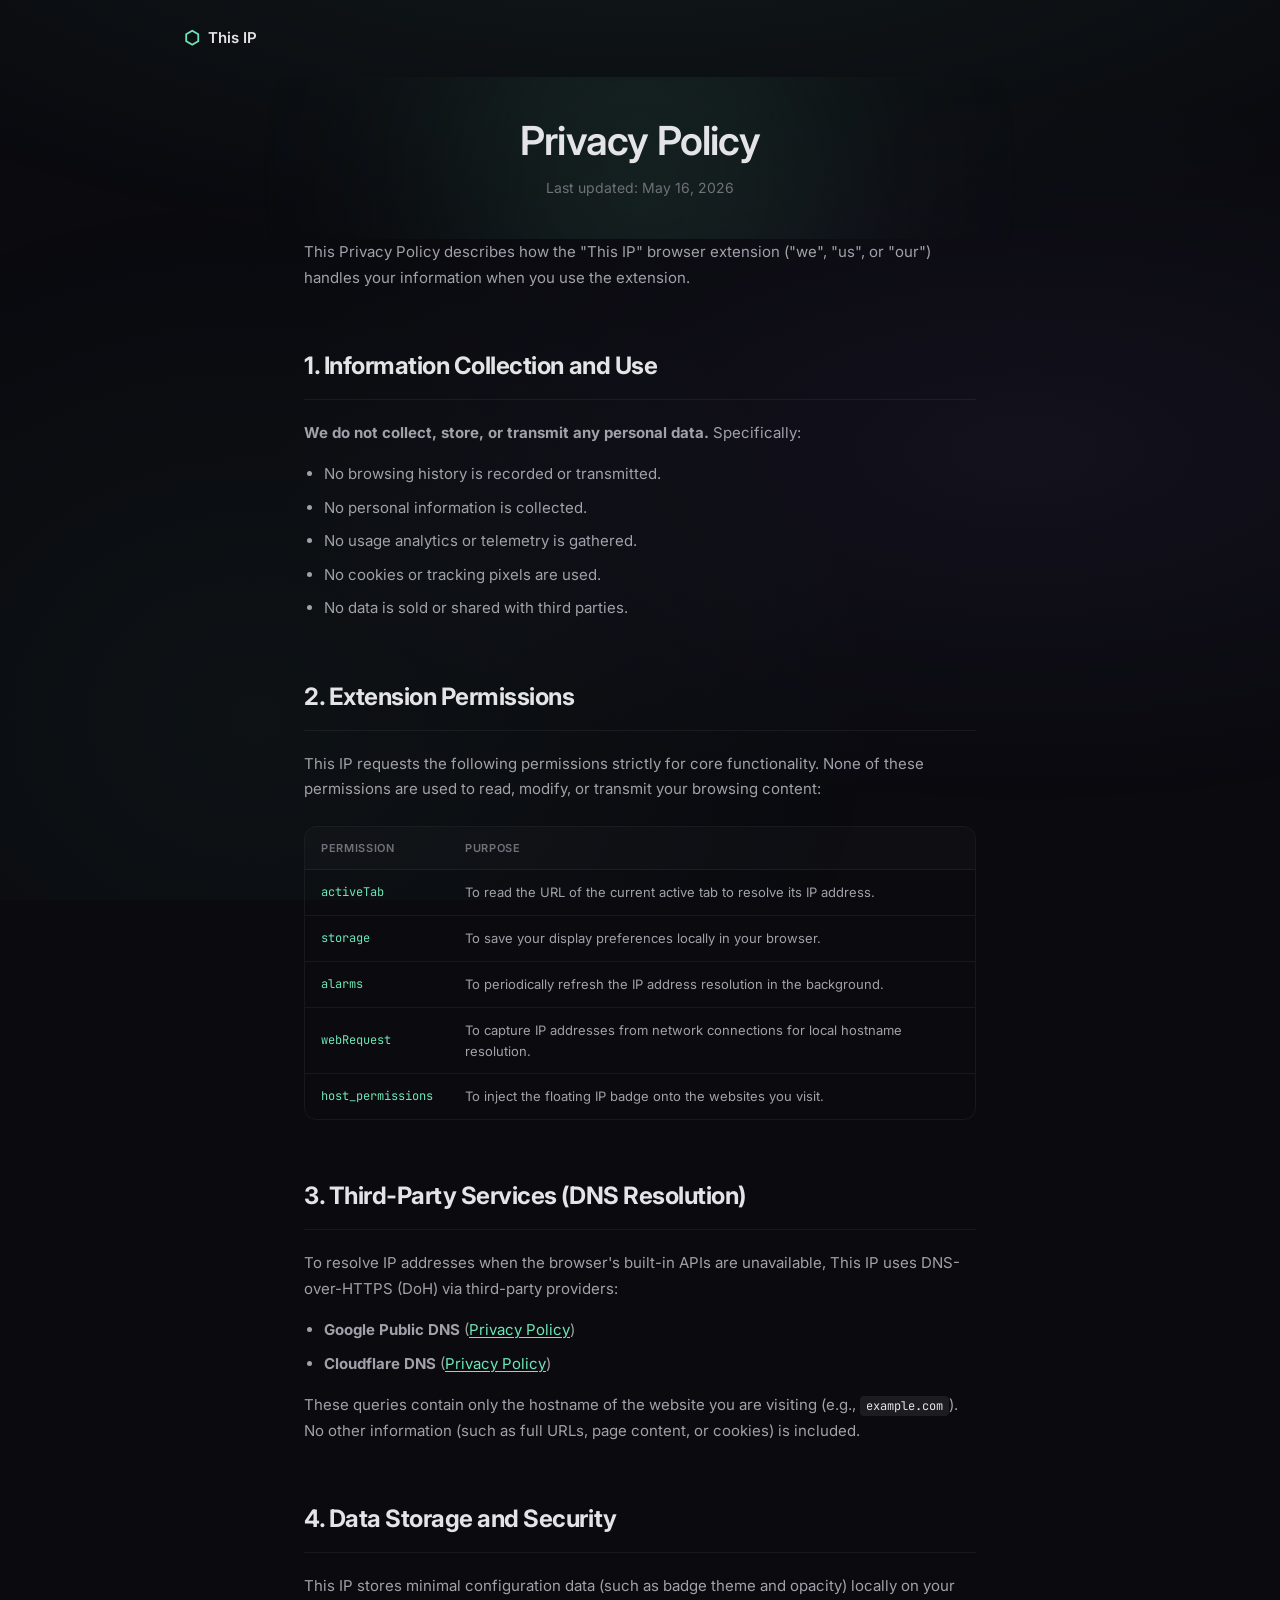
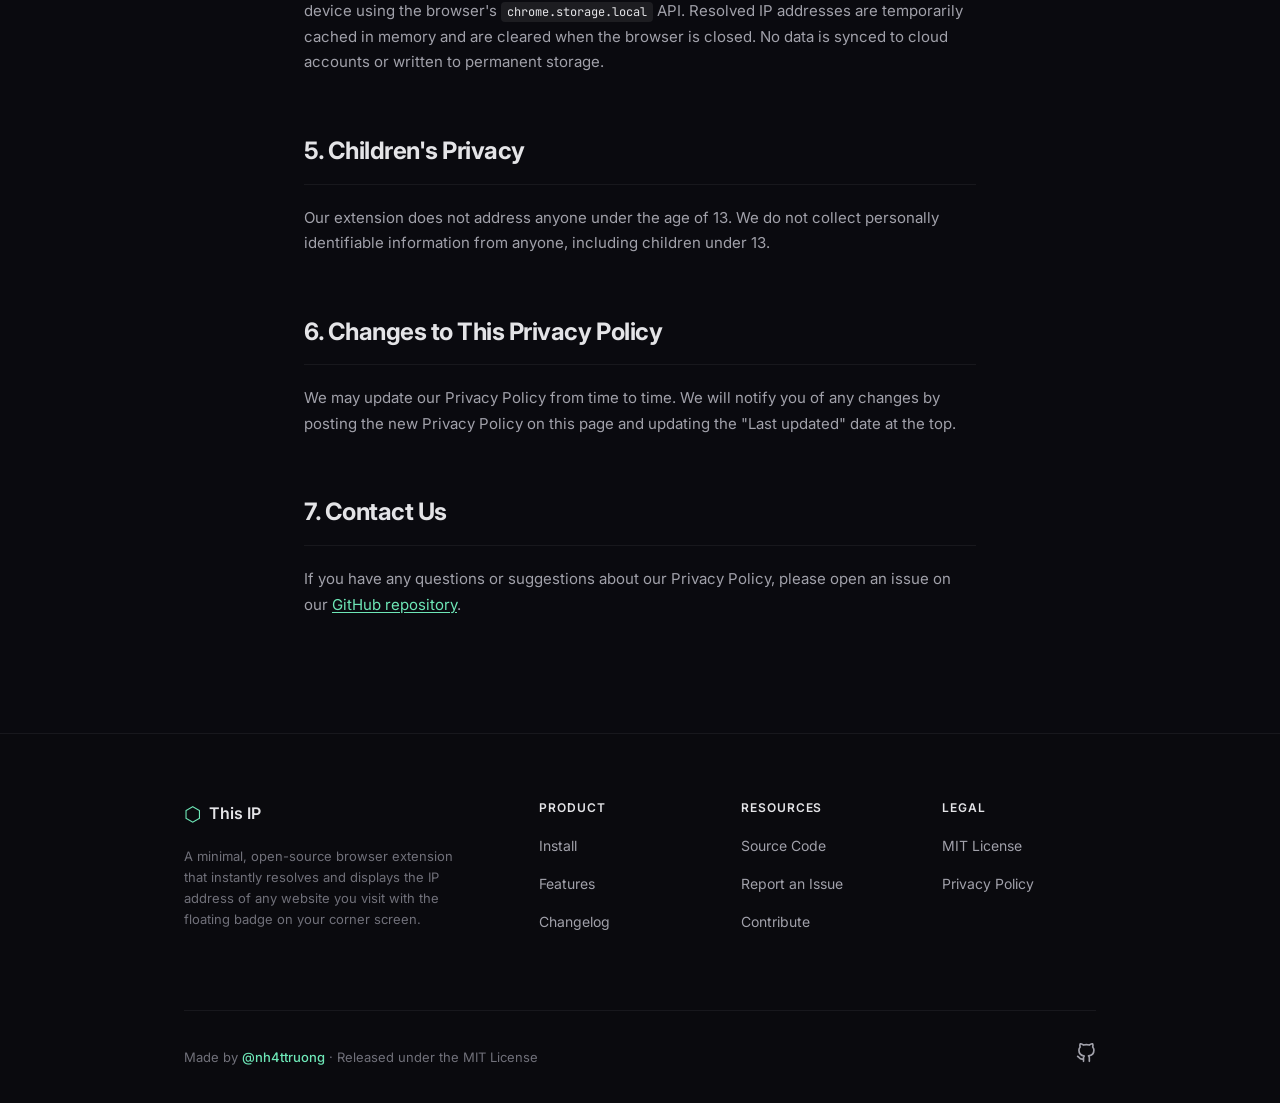
==== docs/privacy/index.html @ e73f6fc4 "docs: add privacy policy page and link it in the documentation footer" ====
<!DOCTYPE html>
<html lang="en">

<head>
    <meta charset="UTF-8">
    <meta name="viewport" content="width=device-width, initial-scale=1.0">
    <title>Privacy Policy — This IP Browser Extension</title>
    <meta name="description"
        content="Privacy policy for the This IP browser extension. Learn about our zero-data collection practices and permissions.">
    <meta name="theme-color" content="#0f0f14">

    <!-- Open Graph -->
    <meta property="og:title" content="Privacy Policy — This IP Browser Extension">
    <meta property="og:description"
        content="This IP collects zero personal data. No analytics, no tracking, no accounts.">
    <meta property="og:type" content="website">
    <meta property="og:url" content="https://nh4ttruong.github.io/thisip/privacy/">

    <!-- Fonts -->
    <link rel="preconnect" href="https://fonts.googleapis.com">
    <link rel="preconnect" href="https://fonts.gstatic.com" crossorigin>
    <link
        href="https://fonts.googleapis.com/css2?family=Inter:wght@400;500;600;700;800&family=JetBrains+Mono:wght@400;500&display=swap"
        rel="stylesheet">

    <link rel="icon" href="../favicon.png" type="image/png">
    <link rel="stylesheet" href="../style.css">
</head>

<body>
    <!-- Background mesh -->
    <div class="bg-mesh"></div>

    <!-- Simple Nav -->
    <nav style="padding: 24px 0;">
        <div class="container" style="display: flex; justify-content: space-between; align-items: center;">
            <a href="../"
                style="display: flex; align-items: center; gap: 8px; font-weight: 600; color: var(--text); font-size: 15px;">
                <span style="color: var(--accent); font-size: 18px;">⬡</span>
                <span>This IP</span>
            </a>
        </div>
    </nav>

    <!-- Hero -->
    <section class="hero" style="min-height: auto; padding: 40px 0;">
        <div class="hero-glow"></div>
        <div class="container hero-content">
            <h1 class="hero-headline" style="font-size: clamp(2rem, 5vw, 2.5rem); margin-bottom: 12px;">
                Privacy Policy
            </h1>
            <p class="hero-note" style="margin-top: 0; font-size: 14px;">Last updated: May 16, 2026</p>
        </div>
    </section>

    <!-- Content -->
    <section class="prose" style="padding: 0 0 100px;">
        <div class="container" style="max-width: 720px;">

            <p>
                This Privacy Policy describes how the "This IP" browser extension ("we", "us", or "our") handles your
                information when you use the extension.
            </p>

            <!-- 1. Data Collection -->
            <h2 id="information-collection">1. Information Collection and Use</h2>
            <p>
                <strong>We do not collect, store, or transmit any personal data.</strong> Specifically:
            </p>
            <ul>
                <li>No browsing history is recorded or transmitted.</li>
                <li>No personal information is collected.</li>
                <li>No usage analytics or telemetry is gathered.</li>
                <li>No cookies or tracking pixels are used.</li>
                <li>No data is sold or shared with third parties.</li>
            </ul>

            <!-- 2. Permissions -->
            <h2 id="permissions">2. Extension Permissions</h2>
            <p>
                This IP requests the following permissions strictly for core functionality. None of these permissions are
                used to read, modify, or transmit your browsing content:
            </p>
            <div class="table-wrap">
                <table class="data-table">
                    <thead>
                        <tr>
                            <th>Permission</th>
                            <th>Purpose</th>
                        </tr>
                    </thead>
                    <tbody>
                        <tr>
                            <td>activeTab</td>
                            <td>To read the URL of the current active tab to resolve its IP address.</td>
                        </tr>
                        <tr>
                            <td>storage</td>
                            <td>To save your display preferences locally in your browser.</td>
                        </tr>
                        <tr>
                            <td>alarms</td>
                            <td>To periodically refresh the IP address resolution in the background.</td>
                        </tr>
                        <tr>
                            <td>webRequest</td>
                            <td>To capture IP addresses from network connections for local hostname resolution.</td>
                        </tr>
                        <tr>
                            <td>host_permissions</td>
                            <td>To inject the floating IP badge onto the websites you visit.</td>
                        </tr>
                    </tbody>
                </table>
            </div>

            <!-- 3. DNS Resolution -->
            <h2 id="third-party">3. Third-Party Services (DNS Resolution)</h2>
            <p>
                To resolve IP addresses when the browser's built-in APIs are unavailable, This IP uses DNS-over-HTTPS
                (DoH) via third-party providers:
            </p>
            <ul>
                <li>
                    <strong>Google Public DNS</strong>
                    (<a href="https://developers.google.com/speed/public-dns/privacy" target="_blank"
                        rel="noopener noreferrer">Privacy Policy</a>)
                </li>
                <li>
                    <strong>Cloudflare DNS</strong>
                    (<a href="https://developers.cloudflare.com/1.1.1.1/privacy/public-dns-resolver/" target="_blank"
                        rel="noopener noreferrer">Privacy Policy</a>)
                </li>
            </ul>
            <p>
                These queries contain only the hostname of the website you are visiting (e.g., <code>example.com</code>).
                No other information (such as full URLs, page content, or cookies) is included.
            </p>

            <!-- 4. Local Storage -->
            <h2 id="local-storage">4. Data Storage and Security</h2>
            <p>
                This IP stores minimal configuration data (such as badge theme and opacity) locally on your device using
                the browser's <code>chrome.storage.local</code> API. Resolved IP addresses are temporarily cached in memory
                and are cleared when the browser is closed. No data is synced to cloud accounts or written to permanent storage.
            </p>

            <!-- 5. Children -->
            <h2 id="childrens-privacy">5. Children's Privacy</h2>
            <p>
                Our extension does not address anyone under the age of 13. We do not collect personally identifiable
                information from anyone, including children under 13.
            </p>

            <!-- 6. Changes -->
            <h2 id="changes">6. Changes to This Privacy Policy</h2>
            <p>
                We may update our Privacy Policy from time to time. We will notify you of any changes by posting the new
                Privacy Policy on this page and updating the "Last updated" date at the top.
            </p>

            <!-- 7. Contact -->
            <h2 id="contact">7. Contact Us</h2>
            <p>
                If you have any questions or suggestions about our Privacy Policy, please open an issue on our
                <a href="https://github.com/nh4ttruong/thisip/issues" target="_blank" rel="noopener noreferrer">GitHub repository</a>.
            </p>

        </div>
    </section>

    <!-- Footer -->
    <footer class="footer">
        <div class="container">
            <div class="footer-grid">
                <div class="footer-brand-col">
                    <div class="footer-logo-wrap">
                        <span class="footer-logo">⬡</span>
                        <span class="footer-brand">This IP</span>
                    </div>
                    <p class="footer-desc">A minimal, open-source browser extension that instantly resolves and displays
                        the IP address of any website you visit with the floating badge on your corner screen.</p>
                </div>
                <div class="footer-links-col">
                    <h3>Product</h3>
                    <ul>
                        <li><a href="../#install">Install</a></li>
                        <li><a href="../#features">Features</a></li>
                        <li><a href="https://github.com/nh4ttruong/thisip/releases">Changelog</a></li>
                    </ul>
                </div>
                <div class="footer-links-col">
                    <h3>Resources</h3>
                    <ul>
                        <li><a href="https://github.com/nh4ttruong/thisip">Source Code</a></li>
                        <li><a href="https://github.com/nh4ttruong/thisip/issues">Report an Issue</a></li>
                        <li><a href="https://github.com/nh4ttruong/thisip/pulls">Contribute</a></li>
                    </ul>
                </div>
                <div class="footer-links-col">
                    <h3>Legal</h3>
                    <ul>
                        <li><a href="https://github.com/nh4ttruong/thisip/blob/main/LICENSE">MIT License</a></li>
                        <li><a href="./">Privacy Policy</a></li>
                    </ul>
                </div>
            </div>
            <div class="footer-bottom">
                <p>Made by <a href="https://github.com/nh4ttruong" class="footer-author">@nh4ttruong</a> · Released
                    under the MIT License</p>
                <div class="footer-socials">
                    <a href="https://github.com/nh4ttruong" aria-label="GitHub">
                        <svg viewBox="0 0 24 24" width="20" height="20" stroke="currentColor" stroke-width="2"
                            fill="none" stroke-linecap="round" stroke-linejoin="round">
                            <path
                                d="M9 19c-5 1.5-5-2.5-7-3m14 6v-3.87a3.37 3.37 0 0 0-.94-2.61c3.14-.35 6.44-1.54 6.44-7A5.44 5.44 0 0 0 20 4.77 5.07 5.07 0 0 0 19.91 1S18.73.65 16 2.48a13.38 13.38 0 0 0-7 0C6.27.65 5.09 1 5.09 1A5.07 5.07 0 0 0 5 4.77a5.44 5.44 0 0 0-1.5 3.78c0 5.42 3.3 6.61 6.44 7A3.37 3.37 0 0 0 9 18.13V22">
                            </path>
                        </svg>
                    </a>
                </div>
            </div>
        </div>
    </footer>
</body>

</html>
---- docs/style.css ----
/* Base */
*,
*::before,
*::after {
  margin: 0;
  padding: 0;
  box-sizing: border-box;
}

:root {
  --bg: #0a0a0f;
  --bg-card: rgba(255, 255, 255, 0.03);
  --bg-card-hover: rgba(255, 255, 255, 0.06);
  --border: rgba(255, 255, 255, 0.06);
  --border-hover: rgba(255, 255, 255, 0.12);
  --text: #e4e4e7;
  --text-muted: #71717a;
  --text-dim: #a1a1aa;
  --accent: #6ee7b7;
  --accent-dim: rgba(110, 231, 183, 0.12);
  --accent-glow: rgba(110, 231, 183, 0.15);
  --purple: #a78bfa;
  --radius: 16px;
  --font: "Inter", -apple-system, BlinkMacSystemFont, "Segoe UI", sans-serif;
  --mono: "JetBrains Mono", "SF Mono", "Fira Code", monospace;
}

html {
  scroll-behavior: smooth;
}

body {
  font-family: var(--font);
  background: var(--bg);
  color: var(--text);
  line-height: 1.6;
  -webkit-font-smoothing: antialiased;
  position: relative;
  overflow-x: hidden;
}

a {
  color: inherit;
  text-decoration: none;
}

.container {
  max-width: 960px;
  margin: 0 auto;
  padding: 0 24px;
}

/* Background Mesh */
.bg-mesh {
  position: fixed;
  inset: 0;
  z-index: -1;
  background:
    radial-gradient(
      ellipse 80% 50% at 50% -20%,
      rgba(110, 231, 183, 0.08),
      transparent
    ),
    radial-gradient(
      ellipse 60% 40% at 80% 50%,
      rgba(167, 139, 250, 0.06),
      transparent
    ),
    radial-gradient(
      ellipse 50% 60% at 20% 80%,
      rgba(110, 231, 183, 0.04),
      transparent
    );
  pointer-events: none;
}

/* Hero */
.hero {
  position: relative;
  display: flex;
  align-items: center;
  justify-content: center;
  min-height: 90vh;
  text-align: center;
  overflow: hidden;
  padding: 80px 0 40px;
}

.hero-glow {
  position: absolute;
  top: -200px;
  left: 50%;
  transform: translateX(-50%);
  width: 600px;
  height: 600px;
  border-radius: 50%;
  background: radial-gradient(
    circle,
    rgba(110, 231, 183, 0.12) 0%,
    transparent 70%
  );
  pointer-events: none;
  filter: blur(80px);
  animation: glowPulse 6s ease-in-out infinite;
}

.hero-glow-2 {
  position: absolute;
  top: 100px;
  right: -200px;
  width: 400px;
  height: 400px;
  border-radius: 50%;
  background: radial-gradient(
    circle,
    rgba(167, 139, 250, 0.1) 0%,
    transparent 70%
  );
  pointer-events: none;
  filter: blur(100px);
  animation: glowPulse 8s ease-in-out 2s infinite;
}

@keyframes glowPulse {
  0%,
  100% {
    opacity: 0.6;
    transform: translateX(-50%) scale(1);
  }
  50% {
    opacity: 1;
    transform: translateX(-50%) scale(1.1);
  }
}

.hero-content {
  position: relative;
  z-index: 1;
}

/* Site Title Typography */
.site-title {
  font-size: clamp(4rem, 10vw, 7rem);
  font-weight: 800;
  letter-spacing: -0.04em;
  line-height: 1;
  margin-bottom: 20px;
  display: flex;
  align-items: baseline;
  justify-content: center;
  gap: 0.15em;
}

.title-this {
  font-weight: 300;
  color: var(--text-dim);
  letter-spacing: -0.02em;
}

.title-ip {
  font-weight: 800;
  background: linear-gradient(
    135deg,
    var(--accent) 0%,
    var(--purple) 50%,
    var(--accent) 100%
  );
  background-size: 200% 100%;
  -webkit-background-clip: text;
  -webkit-text-fill-color: transparent;
  background-clip: text;
  animation: shimmer 4s ease-in-out infinite;
  position: relative;
  filter: drop-shadow(0 0 40px rgba(110, 231, 183, 0.2));
}

@keyframes shimmer {
  0% {
    background-position: 200% center;
  }
  100% {
    background-position: -200% center;
  }
}

.hero-headline {
  font-size: clamp(1.5rem, 4vw, 2.25rem);
  font-weight: 600;
  letter-spacing: -0.02em;
  line-height: 1.2;
  margin-bottom: 24px;
  color: var(--text);
}

.gradient-text {
  background: linear-gradient(135deg, var(--accent), var(--purple));
  -webkit-background-clip: text;
  -webkit-text-fill-color: transparent;
  background-clip: text;
}

.hero-sub {
  max-width: 520px;
  margin: 0 auto 40px;
  font-size: 17px;
  color: var(--text-dim);
  line-height: 1.7;
}

.hero-actions {
  display: flex;
  gap: 12px;
  justify-content: center;
  flex-wrap: wrap;
}

.hero-note {
  margin-top: 16px;
  font-size: 13px;
  color: var(--text-muted);
}

/* Buttons */
.btn {
  display: inline-flex;
  align-items: center;
  padding: 12px 28px;
  border-radius: 10px;
  font-size: 14px;
  font-weight: 600;
  transition: all 0.25s ease;
  cursor: pointer;
  border: none;
}

.btn-primary {
  background: var(--accent);
  color: #0a0a0f;
}

.btn-primary:hover {
  background: #86efac;
  box-shadow: 0 0 32px rgba(110, 231, 183, 0.25);
  transform: translateY(-1px);
}

.btn-ghost {
  border: 1px solid var(--border-hover);
  color: var(--text-dim);
  background: transparent;
}

.btn-ghost:hover {
  border-color: var(--accent);
  color: var(--text);
  transform: translateY(-1px);
}

/* Preview */
.preview {
  padding: 0 0 100px;
}

.preview-layout {
  display: flex;
  align-items: flex-start;
  justify-content: center;
  gap: 20px;
}

.preview-window {
  flex: 1;
  max-width: 560px;
  border-radius: var(--radius);
  border: 1px solid var(--border);
  background: rgba(15, 15, 22, 0.8);
  overflow: hidden;
  box-shadow:
    0 20px 60px rgba(0, 0, 0, 0.4),
    0 0 0 1px rgba(255, 255, 255, 0.02);
}

.preview-bar {
  display: flex;
  align-items: center;
  gap: 12px;
  padding: 12px 16px;
  border-bottom: 1px solid var(--border);
}

.preview-dots {
  display: flex;
  gap: 6px;
}

.preview-dots span {
  width: 10px;
  height: 10px;
  border-radius: 50%;
  background: rgba(255, 255, 255, 0.1);
}

.preview-dots span:first-child {
  background: rgba(248, 113, 113, 0.4);
}

.preview-dots span:nth-child(2) {
  background: rgba(250, 204, 21, 0.4);
}

.preview-dots span:last-child {
  background: rgba(110, 231, 183, 0.4);
}

.preview-url {
  flex: 1;
  text-align: center;
  font-size: 12px;
  color: var(--text-muted);
}

.preview-lock {
  font-size: 10px;
}

.preview-body {
  position: relative;
  padding: 32px 24px 48px;
}

.preview-placeholder {
  height: 14px;
  border-radius: 6px;
  background: rgba(255, 255, 255, 0.04);
  margin-bottom: 12px;
}

.preview-placeholder.short {
  width: 75%;
}

.preview-placeholder.shorter {
  width: 50%;
}

.mock-badge {
  position: absolute;
  bottom: 12px;
  right: 12px;
  display: inline-flex;
  align-items: center;
  gap: 6px;
  padding: 4px 8px;
  border-radius: 6px;
  background: rgba(15, 15, 20, 0.85);
  backdrop-filter: blur(10px);
  border: 1px solid rgba(255, 255, 255, 0.08);
  font-family: var(--mono);
  font-size: 11px;
  color: rgba(255, 255, 255, 0.85);
  animation: fadeUp 0.6s ease 0.5s both;
}

.mock-icon {
  color: var(--accent);
  font-size: 10px;
}

.mock-ip {
  letter-spacing: 0.3px;
}

.mock-tag {
  font-size: 9px;
  font-weight: 600;
  text-transform: uppercase;
  letter-spacing: 0.5px;
  padding: 1px 4px;
  border-radius: 3px;
  background: var(--accent-dim);
  color: var(--accent);
}

@keyframes fadeUp {
  from {
    opacity: 0;
    transform: translateY(6px);
  }
  to {
    opacity: 1;
    transform: translateY(0);
  }
}

/* Popup Mock */
.popup-mock {
  width: 200px;
  flex-shrink: 0;
  border-radius: 12px;
  background: #0f0f14;
  border: 1px solid var(--border);
  overflow: hidden;
  box-shadow:
    0 16px 48px rgba(0, 0, 0, 0.4),
    0 0 0 1px rgba(255, 255, 255, 0.02);
  animation: fadeUp 0.6s ease 0.8s both;
  font-size: 12px;
}

.popup-header {
  display: flex;
  align-items: center;
  justify-content: space-between;
  padding: 10px 12px;
}

.popup-header-left {
  display: flex;
  align-items: center;
  gap: 6px;
}

.popup-logo {
  color: var(--accent);
  font-size: 14px;
}

.popup-title {
  font-weight: 600;
  font-size: 13px;
  letter-spacing: -0.3px;
}

.popup-toggle {
  display: flex;
  align-items: center;
}

.popup-toggle-track {
  width: 28px;
  height: 16px;
  border-radius: 8px;
  background: rgba(255, 255, 255, 0.1);
  position: relative;
  transition: background 0.2s;
}

.popup-toggle-track.active {
  background: rgba(110, 231, 183, 0.2);
}

.popup-toggle-thumb {
  width: 12px;
  height: 12px;
  border-radius: 50%;
  background: #71717a;
  position: absolute;
  top: 2px;
  left: 2px;
  transition: all 0.2s;
}

.popup-toggle-track.active .popup-toggle-thumb {
  left: 14px;
  background: var(--accent);
}

.popup-ip-card {
  display: flex;
  align-items: center;
  justify-content: space-between;
  margin: 0 8px;
  padding: 10px 12px;
  border-radius: 8px;
  background: rgba(255, 255, 255, 0.04);
  border: 1px solid var(--border);
}

.popup-ip-value {
  font-family: var(--mono);
  font-size: 12px;
  font-weight: 500;
  color: #fafafa;
}

.popup-ip-tag {
  font-size: 9px;
  font-weight: 600;
  text-transform: uppercase;
  letter-spacing: 0.5px;
  padding: 2px 5px;
  border-radius: 4px;
  background: var(--accent-dim);
  color: var(--accent);
}

.popup-footer {
  display: flex;
  align-items: center;
  justify-content: space-between;
  padding: 8px 12px;
}

.popup-hostname {
  font-size: 10px;
  color: var(--text-muted);
}

.popup-actions {
  display: flex;
  gap: 6px;
}

.popup-action-btn {
  width: 22px;
  height: 22px;
  display: flex;
  align-items: center;
  justify-content: center;
  border-radius: 6px;
  background: rgba(255, 255, 255, 0.06);
  color: var(--text-dim);
  font-size: 11px;
  cursor: default;
}

/* Features */
.features {
  padding: 100px 0;
}

.features h2,
.how-it-works h2,
.browsers h2,
.cta h2 {
  text-align: center;
  font-size: clamp(1.75rem, 4vw, 2.5rem);
  font-weight: 700;
  letter-spacing: -0.02em;
  margin-bottom: 56px;
}

.features-grid {
  display: grid;
  grid-template-columns: repeat(3, 1fr);
  gap: 16px;
}

.feature-card {
  padding: 28px;
  border-radius: var(--radius);
  background: var(--bg-card);
  border: 1px solid var(--border);
  transition: all 0.3s ease;
  position: relative;
  overflow: hidden;
}

.feature-card::before {
  content: "";
  position: absolute;
  inset: 0;
  border-radius: inherit;
  opacity: 0;
  background: linear-gradient(
    135deg,
    rgba(110, 231, 183, 0.04),
    rgba(167, 139, 250, 0.04)
  );
  transition: opacity 0.3s ease;
}

.feature-card:hover {
  border-color: var(--border-hover);
  background: var(--bg-card-hover);
  transform: translateY(-2px);
  box-shadow: 0 8px 32px rgba(0, 0, 0, 0.2);
}

.feature-card:hover::before {
  opacity: 1;
}

.feature-icon-wrap {
  width: 44px;
  height: 44px;
  display: flex;
  align-items: center;
  justify-content: center;
  border-radius: 12px;
  background: var(--accent-dim);
  color: var(--accent);
  margin-bottom: 16px;
  position: relative;
  z-index: 1;
}

.feature-card h3 {
  font-size: 15px;
  font-weight: 600;
  margin-bottom: 8px;
  position: relative;
  z-index: 1;
}

.feature-card p {
  font-size: 13px;
  color: var(--text-dim);
  line-height: 1.65;
  position: relative;
  z-index: 1;
}

/* How it works */
.how-it-works {
  padding: 80px 0;
}

.steps {
  display: flex;
  align-items: flex-start;
  justify-content: center;
  gap: 0;
  flex-wrap: wrap;
}

.step {
  text-align: center;
  max-width: 220px;
  padding: 0 16px;
}

.step-number {
  width: 40px;
  height: 40px;
  display: flex;
  align-items: center;
  justify-content: center;
  margin: 0 auto 16px;
  border-radius: 10px;
  background: var(--accent-dim);
  color: var(--accent);
  font-weight: 700;
  font-size: 16px;
}

.step h3 {
  font-size: 15px;
  font-weight: 600;
  margin-bottom: 8px;
}

.step p {
  font-size: 13px;
  color: var(--text-dim);
  line-height: 1.6;
}

.step-line {
  width: 60px;
  height: 1px;
  background: var(--border);
  margin-top: 20px;
  flex-shrink: 0;
}

/* Browsers */
.browsers {
  padding: 80px 0;
}

/* Install */
.install {
  padding: 80px 0;
}

.install h2 {
  text-align: center;
  font-size: clamp(1.75rem, 4vw, 2.5rem);
  font-weight: 700;
  letter-spacing: -0.02em;
  margin-bottom: 16px;
}

.install-sub {
  text-align: center;
  font-size: 16px;
  color: var(--text-dim);
  max-width: 480px;
  margin: 0 auto 40px;
  line-height: 1.7;
}

.browser-grid {
  display: flex;
  justify-content: center;
  gap: 16px;
  flex-wrap: wrap;
}

.browser-card {
  text-align: center;
  padding: 28px 24px;
  border-radius: var(--radius);
  background: var(--bg-card);
  border: 1px solid var(--border);
  transition: all 0.25s ease;
  width: 150px;
}

.browser-card:hover {
  border-color: var(--border-hover);
  transform: translateY(-2px);
}

.browser-logo {
  width: 40px;
  height: 40px;
  margin: 0 auto 12px;
  display: block;
  object-fit: contain;
}

.browser-name {
  font-size: 14px;
  font-weight: 600;
  margin-bottom: 6px;
}

.browser-status {
  font-size: 11px;
  font-weight: 500;
  padding: 3px 8px;
  border-radius: 100px;
  display: inline-block;
}

.browser-status.success {
  background: rgba(110, 231, 183, 0.12);
  color: #6ee7b7;
}

.browser-status.warning {
  background: rgba(250, 204, 21, 0.12);
  color: #facc15;
}

.browser-status.error {
  background: rgba(248, 113, 113, 0.12);
  color: #f87171;
}

.browser-card.partial {
  opacity: 0.7;
}

.browser-card.unsupported {
  opacity: 0.4;
}

/* CTA */
.cta {
  padding: 100px 0;
  text-align: center;
}

.cta p {
  font-size: 16px;
  color: var(--text-dim);
  margin-bottom: 32px;
}

/* Footer */
.footer {
  padding: 64px 0 32px;
  border-top: 1px solid var(--border);
  background: rgba(10, 10, 15, 0.5);
}

.footer-grid {
  display: grid;
  grid-template-columns: 2fr 1fr 1fr 1fr;
  gap: 48px;
  margin-bottom: 64px;
}

.footer-brand-col {
  max-width: 280px;
}

.footer-logo-wrap {
  display: flex;
  align-items: center;
  gap: 8px;
  margin-bottom: 16px;
}

.footer-logo {
  font-size: 20px;
  color: var(--accent);
}

.footer-brand {
  font-size: 16px;
  font-weight: 600;
  color: var(--text);
}

.footer-desc {
  font-size: 13px;
  color: var(--text-muted);
  line-height: 1.6;
}

.footer-links-col h3 {
  font-size: 12px;
  font-weight: 600;
  color: var(--text);
  margin-bottom: 16px;
  text-transform: uppercase;
  letter-spacing: 0.08em;
}

.footer-links-col ul {
  list-style: none;
  padding: 0;
  margin: 0;
}

.footer-links-col li {
  margin-bottom: 12px;
}

.footer-links-col a {
  font-size: 14px;
  color: var(--text-dim);
  transition: color 0.2s;
}

.footer-links-col a:hover {
  color: var(--accent);
}

.footer-bottom {
  display: flex;
  align-items: center;
  justify-content: space-between;
  padding-top: 32px;
  border-top: 1px solid var(--border);
}

.footer-bottom p {
  font-size: 13px;
  color: var(--text-muted);
}

.footer-author {
  color: var(--accent);
  font-weight: 500;
  transition: opacity 0.2s;
}

.footer-author:hover {
  opacity: 0.8;
}

.footer-socials a {
  color: var(--text-dim);
  transition: color 0.2s;
  display: inline-flex;
}

.footer-socials a:hover {
  color: var(--text);
}

/* Browser detection notice */
.install-notice {
  display: flex;
  align-items: center;
  gap: 8px;
  justify-content: center;
  font-size: 13px;
  color: var(--text-muted);
  margin-bottom: 24px;
}

/* Store cards grid */
.store-grid {
  display: grid;
  grid-template-columns: 1fr 1fr;
  gap: 16px;
  margin-bottom: 20px;
}

.store-card {
  border-radius: var(--radius);
  background: var(--bg-card);
  border: 1px solid var(--border);
  padding: 24px;
  display: flex;
  flex-direction: column;
  gap: 12px;
  transition: border-color 0.25s, background 0.25s;
  position: relative;
}

.store-card:hover {
  border-color: var(--border-hover);
  background: var(--bg-card-hover);
}

.store-card-highlighted {
  border: 2px solid var(--accent) !important;
  background: rgba(110, 231, 183, 0.04);
  box-shadow: 0 0 0 4px rgba(110, 231, 183, 0.06);
}

.store-card-badge {
  display: inline-flex;
  align-items: center;
  font-size: 10px;
  font-weight: 600;
  letter-spacing: 0.02em;
  padding: 3px 8px;
  border-radius: 100px;
  background: var(--accent-dim);
  color: var(--accent);
  border: 1px solid rgba(110, 231, 183, 0.2);
  width: fit-content;
  margin-bottom: 4px;
}

.store-card-icon {
  display: flex;
  align-items: center;
}

.store-card-icon img {
  width: 36px;
  height: 36px;
  object-fit: contain;
}

.store-card-body {
  flex: 1;
}

.store-card-title {
  font-size: 16px;
  font-weight: 600;
  color: var(--text);
  margin-bottom: 4px;
}

.store-card-desc {
  font-size: 13px;
  color: var(--text-dim);
}

.store-card-footer {
  margin-top: 8px;
}

/* Full-width button variant */
.btn-block {
  width: 100%;
  justify-content: center;
  gap: 8px;
}

/* Info alert */
.install-alert {
  display: flex;
  align-items: flex-start;
  gap: 12px;
  padding: 14px 16px;
  border-radius: 12px;
  background: var(--accent-dim);
  border: 1px solid rgba(110, 231, 183, 0.2);
  color: var(--accent);
  font-size: 13px;
  line-height: 1.6;
  margin-bottom: 36px;
}

.install-alert svg {
  flex-shrink: 0;
  margin-top: 1px;
}

/* Accordion */
.accordion-section {
  border: 1px solid var(--border);
  border-radius: var(--radius);
  overflow: hidden;
  margin-bottom: 40px;
}

.accordion-item {
  border-bottom: 1px solid var(--border);
}

.accordion-item:last-child {
  border-bottom: none;
}

.accordion-trigger {
  width: 100%;
  display: flex;
  align-items: center;
  gap: 10px;
  padding: 16px 20px;
  background: transparent;
  border: none;
  color: var(--text);
  font-size: 14px;
  font-weight: 500;
  font-family: var(--font);
  cursor: pointer;
  text-align: left;
  transition: background 0.2s;
}

.accordion-trigger:hover {
  background: var(--bg-card);
}

.accordion-icon {
  color: var(--text-dim);
  flex-shrink: 0;
  display: flex;
}

.accordion-label {
  flex: 1;
}

.accordion-chevron {
  color: var(--text-muted);
  flex-shrink: 0;
  display: flex;
  transition: transform 0.2s ease;
}

.accordion-trigger.open .accordion-chevron {
  transform: rotate(180deg);
}

.accordion-content {
  border-top: 1px solid var(--border);
  background: rgba(255, 255, 255, 0.01);
  animation: accordionDown 0.2s ease-out;
}

@keyframes accordionDown {
  from { opacity: 0; transform: translateY(-6px); }
  to   { opacity: 1; transform: translateY(0); }
}

.accordion-body {
  padding: 20px 20px 24px;
  font-size: 14px;
  color: var(--text-dim);
  line-height: 1.7;
  display: flex;
  flex-direction: column;
  gap: 16px;
}

.accordion-body p {
  margin: 0;
}

.install-ol {
  padding-left: 20px;
  margin: 0;
  display: flex;
  flex-direction: column;
  gap: 8px;
}

.install-ol li {
  line-height: 1.6;
}

.install-ol a,
.accordion-body a {
  color: var(--accent);
  text-decoration: underline;
  text-underline-offset: 2px;
}

.install-ol code,
.accordion-body code {
  font-family: var(--mono);
  font-size: 12px;
  padding: 1px 6px;
  border-radius: 4px;
  background: rgba(255, 255, 255, 0.08);
  color: var(--text);
}

.install-tip {
  font-size: 13px;
  padding: 12px 14px;
  border-radius: 10px;
  background: rgba(167, 139, 250, 0.07);
  border: 1px solid rgba(167, 139, 250, 0.15);
  color: var(--text-dim);
  line-height: 1.6;
}

.install-tip a {
  color: var(--purple);
  text-decoration: underline;
  text-underline-offset: 2px;
}

/* Tabs inside accordion */
.tab-switcher {
  display: flex;
  gap: 4px;
  border-bottom: 1px solid var(--border);
  margin-bottom: 16px;
}

.tab-btn {
  padding: 6px 14px;
  font-size: 13px;
  font-weight: 500;
  font-family: var(--font);
  color: var(--text-muted);
  background: transparent;
  border: none;
  border-bottom: 2px solid transparent;
  cursor: pointer;
  transition: color 0.2s, border-color 0.2s;
  margin-bottom: -1px;
}

.tab-btn:hover {
  color: var(--text);
}

.tab-btn.active {
  color: var(--accent);
  border-bottom-color: var(--accent);
}


/* ─────────────────────────────────────────────────────────────
   Prose (Legal/Content Pages)
   ───────────────────────────────────────────────────────────── */

.prose {
  color: var(--text-dim);
  font-size: 15px;
  line-height: 1.7;
}

.prose h2 {
  font-size: clamp(1.25rem, 3vw, 1.5rem);
  font-weight: 700;
  letter-spacing: -0.02em;
  margin: 56px 0 20px;
  padding-bottom: 12px;
  border-bottom: 1px solid var(--border);
  color: var(--text);
  text-align: left;
}

.prose h2:first-child {
  margin-top: 0;
}

.prose h3 {
  font-size: 15px;
  font-weight: 600;
  margin: 32px 0 12px;
  color: var(--text);
}

.prose p {
  margin-bottom: 16px;
}

.prose ul,
.prose ol {
  margin-bottom: 16px;
  padding-left: 20px;
}

.prose li {
  margin-bottom: 8px;
}

.prose a {
  color: var(--accent);
  text-decoration: underline;
  text-underline-offset: 2px;
  transition: opacity 0.2s;
}

.prose a:hover {
  opacity: 0.8;
}

.prose code {
  font-family: var(--mono);
  font-size: 12px;
  padding: 2px 6px;
  border-radius: 4px;
  background: rgba(255, 255, 255, 0.08);
  color: var(--text);
}

.prose blockquote {
  padding: 20px 24px;
  border-left: 3px solid var(--accent);
  background: rgba(110, 231, 183, 0.04);
  border-radius: 0 12px 12px 0;
  margin-bottom: 32px;
}

/* Data Tables */
.table-wrap {
  border: 1px solid var(--border);
  border-radius: 12px;
  overflow: hidden;
  margin: 24px 0;
}

.data-table {
  width: 100%;
  border-collapse: collapse;
  font-size: 13px;
  text-align: left;
}

.data-table th,
.data-table td {
  padding: 12px 16px;
  border-bottom: 1px solid var(--border);
}

.data-table th {
  font-size: 11px;
  font-weight: 600;
  text-transform: uppercase;
  letter-spacing: 0.06em;
  color: var(--text-muted);
  background: rgba(255, 255, 255, 0.02);
}

.data-table tr:last-child td {
  border-bottom: none;
}

.data-table td:first-child {
  font-family: var(--mono);
  font-size: 12px;
  color: var(--accent);
  white-space: nowrap;
}

.data-table td {
  color: var(--text-dim);
  line-height: 1.6;
}

@media (max-width: 640px) {
  .data-table th,
  .data-table td {
    padding: 10px 12px;
  }
  .data-table td:first-child {
    font-size: 11px;
  }
}

/* ─────────────────────────────────────────────────────────────
   Responsive
   ───────────────────────────────────────────────────────────── */

/* Responsive */
@media (max-width: 768px) {
  .features-grid {
    grid-template-columns: repeat(2, 1fr);
  }

  .preview-layout {
    flex-direction: column;
    align-items: center;
  }

  .popup-mock {
    width: 240px;
  }
}

@media (max-width: 640px) {
  .hero {
    min-height: 80vh;
    padding: 60px 0 40px;
  }

  .features-grid {
    grid-template-columns: 1fr;
  }

  .steps {
    flex-direction: column;
    align-items: center;
    gap: 24px;
  }

  .step-line {
    width: 1px;
    height: 32px;
    margin: 0;
  }

  .browser-grid {
    gap: 12px;
  }

  .browser-card {
    width: calc(50% - 8px);
    min-width: 130px;
  }

  .store-grid {
    grid-template-columns: 1fr;
  }

  .footer-grid {
    grid-template-columns: 1fr;
    gap: 40px;
  }

  .footer-bottom {
    flex-direction: column;
    gap: 16px;
    text-align: center;
  }
}
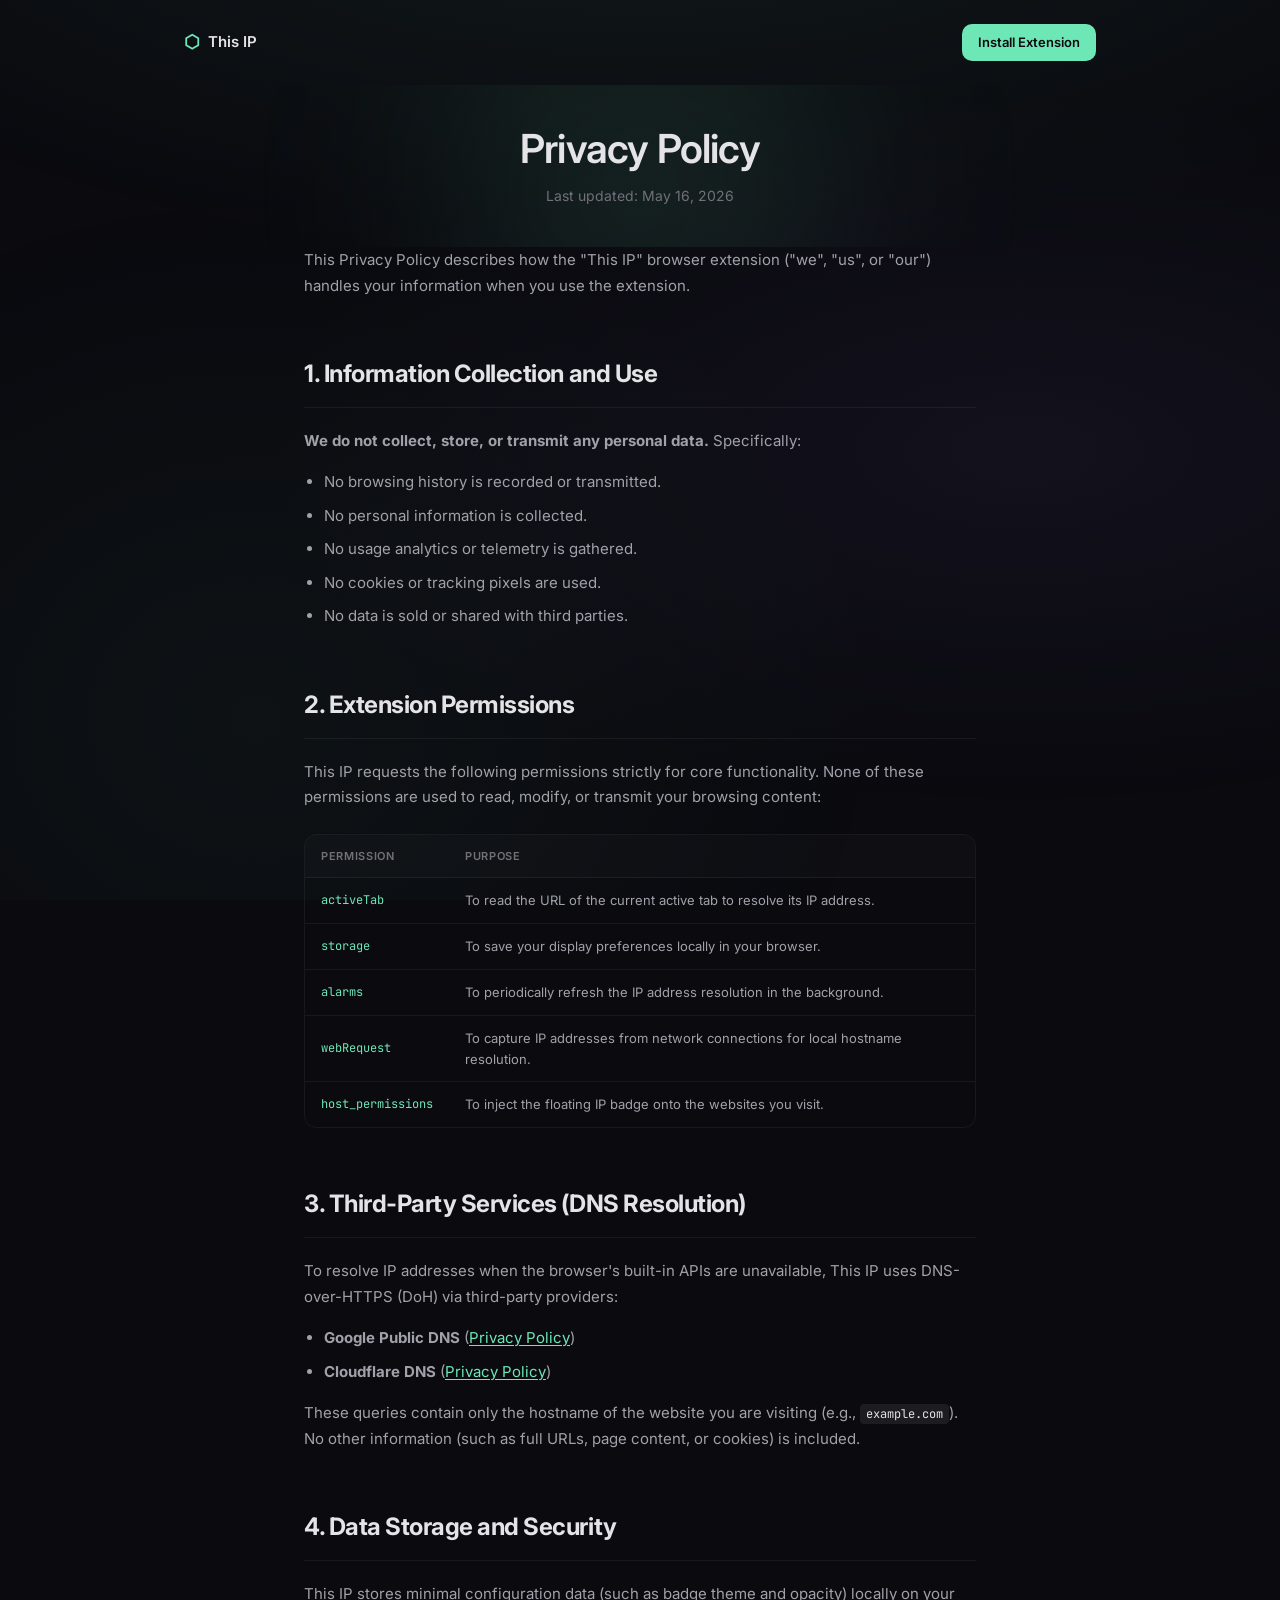
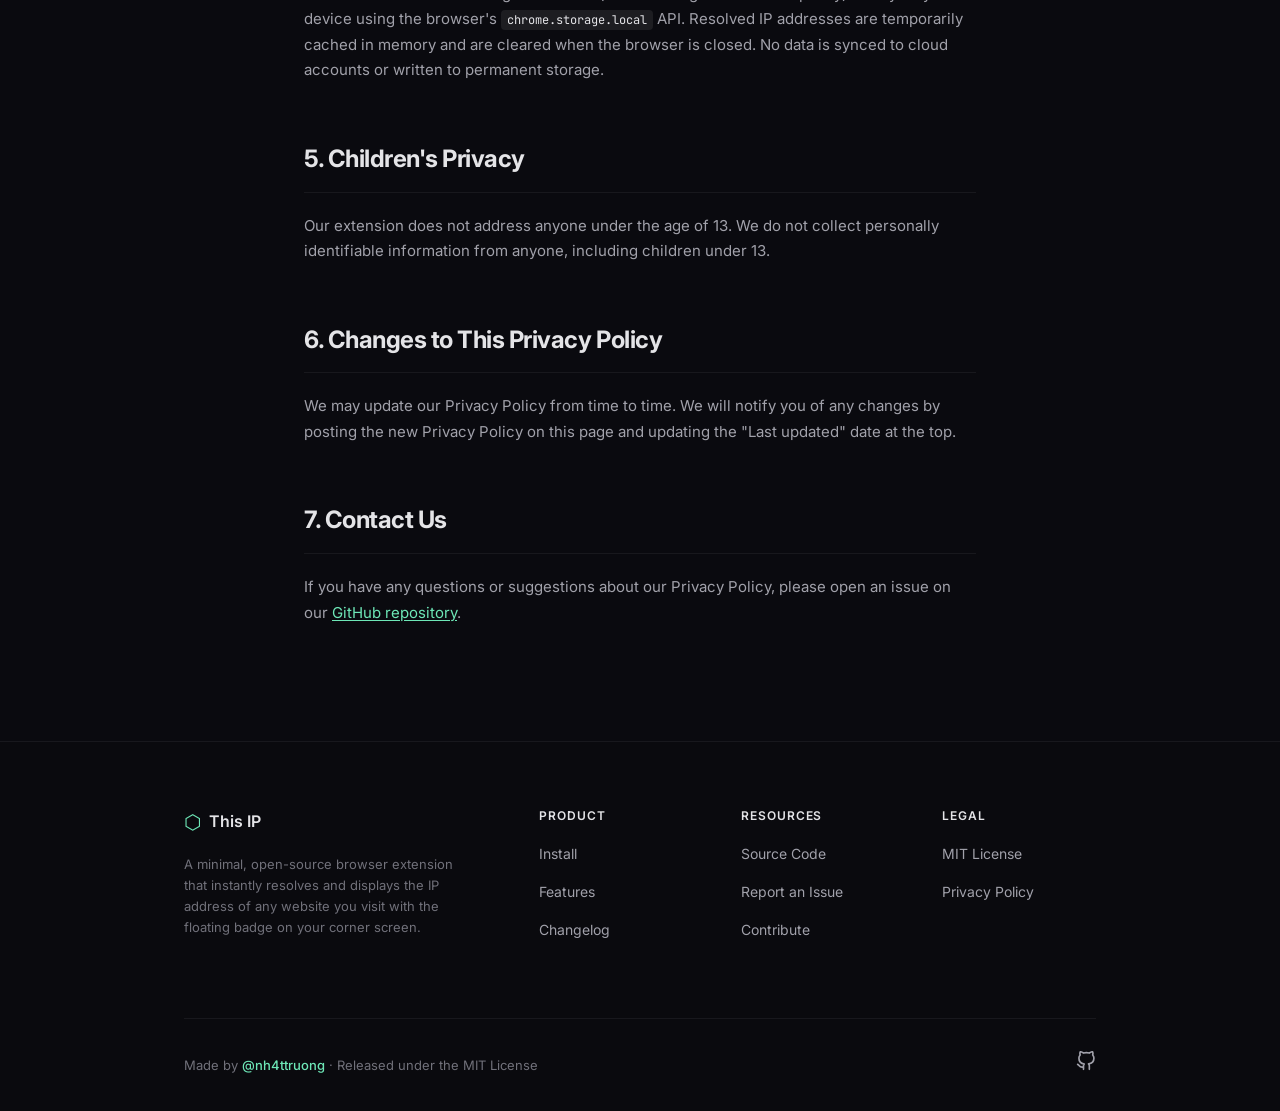
==== commit bf561ea4: "feat: add install extension button to privacy policy navigation bar" ====
--- a/docs/privacy/index.html
+++ b/docs/privacy/index.html
@@ -38,6 +38,9 @@
                 style="display: flex; align-items: center; gap: 8px; font-weight: 600; color: var(--text); font-size: 15px;">
                 <span style="color: var(--accent); font-size: 18px;">⬡</span>
                 <span>This IP</span>
+            </a>
+            <a href="../#install" class="btn btn-primary" style="padding: 8px 16px; font-size: 13px;">
+                Install Extension
             </a>
         </div>
     </nav>
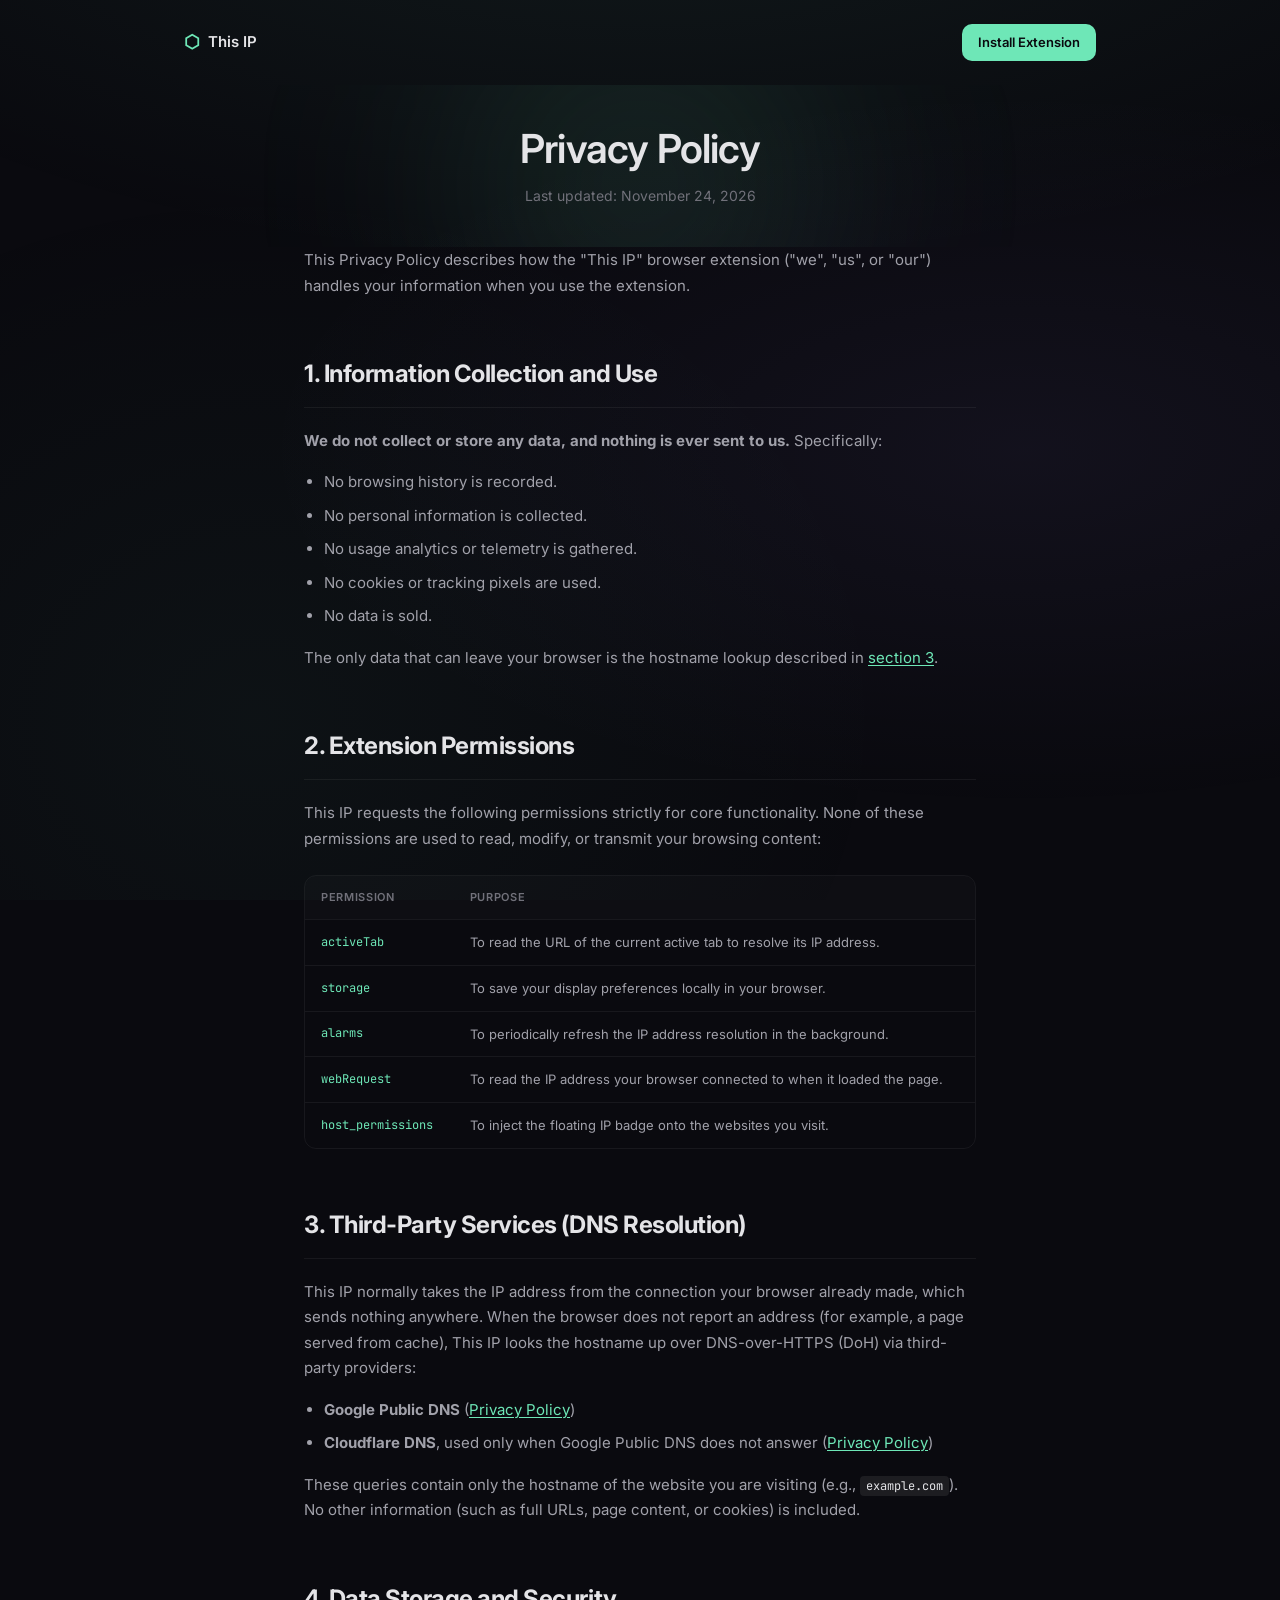
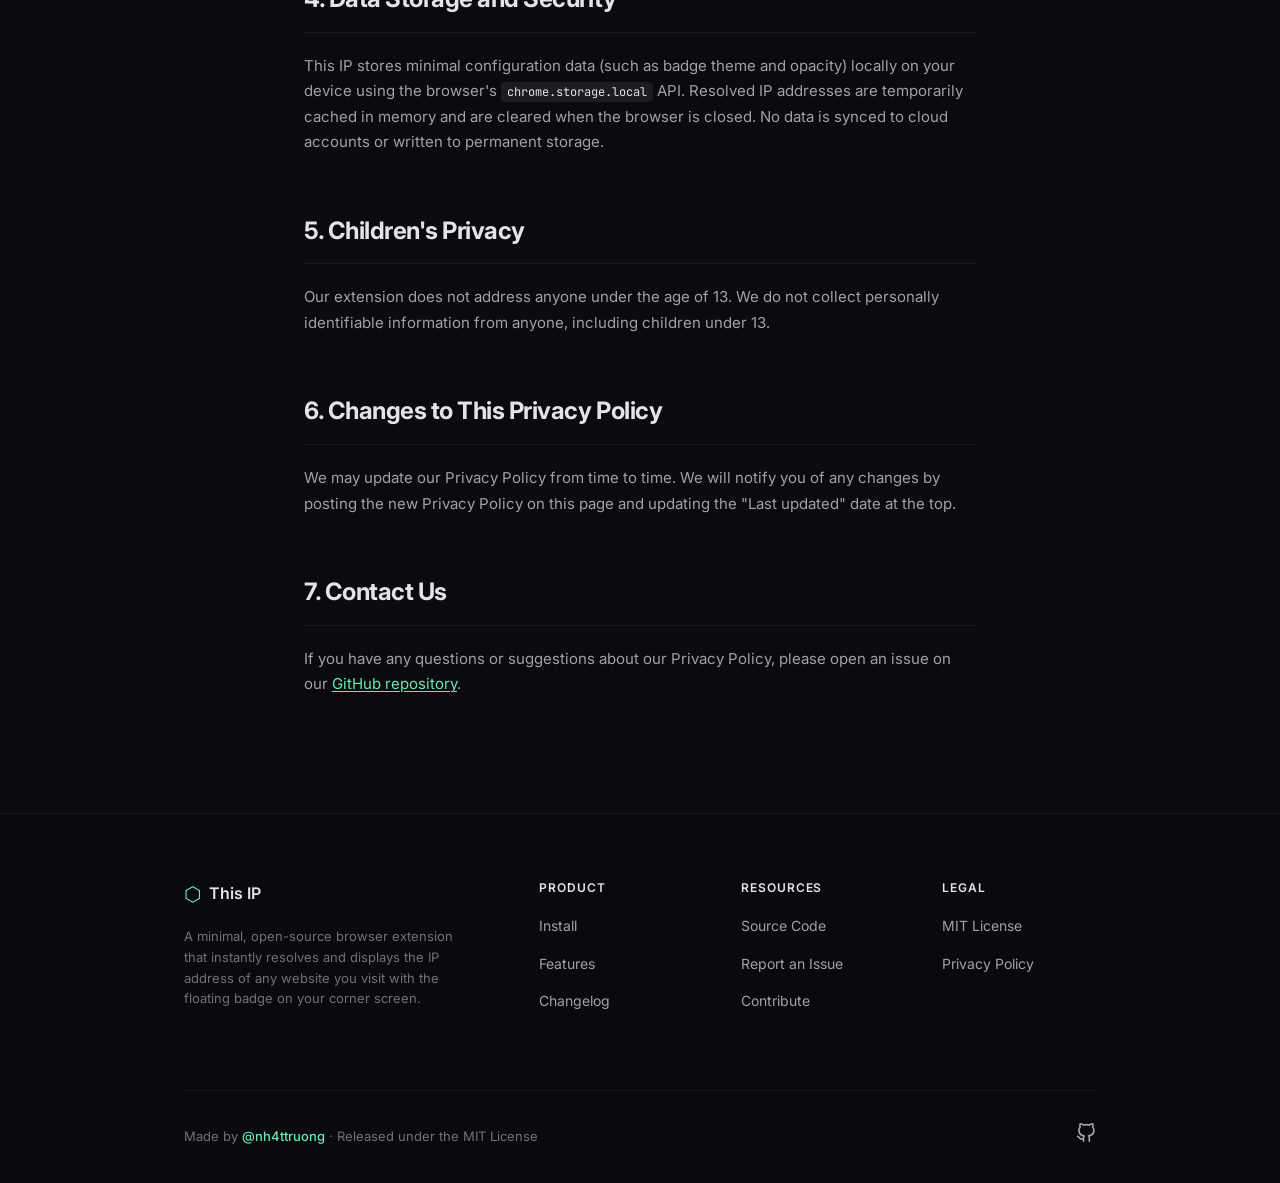
==== commit 6ac441b0: "fix: declare the DNS fallback in the manifest and privacy copy The copy and the Firefox data declara" ====
--- a/docs/privacy/index.html
+++ b/docs/privacy/index.html
@@ -6,13 +6,13 @@
     <meta name="viewport" content="width=device-width, initial-scale=1.0">
     <title>Privacy Policy — This IP Browser Extension</title>
     <meta name="description"
-        content="Privacy policy for the This IP browser extension. Learn about our zero-data collection practices and permissions.">
+        content="Privacy policy for the This IP browser extension. Learn what it sends, when, and why it needs each permission.">
     <meta name="theme-color" content="#0f0f14">
 
     <!-- Open Graph -->
     <meta property="og:title" content="Privacy Policy — This IP Browser Extension">
     <meta property="og:description"
-        content="This IP collects zero personal data. No analytics, no tracking, no accounts.">
+        content="No analytics, no tracking, no accounts. See exactly what This IP sends and when.">
     <meta property="og:type" content="website">
     <meta property="og:url" content="https://nh4ttruong.github.io/thisip/privacy/">
 
@@ -52,7 +52,7 @@
             <h1 class="hero-headline" style="font-size: clamp(2rem, 5vw, 2.5rem); margin-bottom: 12px;">
                 Privacy Policy
             </h1>
-            <p class="hero-note" style="margin-top: 0; font-size: 14px;">Last updated: May 16, 2026</p>
+            <p class="hero-note" style="margin-top: 0; font-size: 14px;">Last updated: November 24, 2026</p>
         </div>
     </section>
 
@@ -68,15 +68,19 @@
             <!-- 1. Data Collection -->
             <h2 id="information-collection">1. Information Collection and Use</h2>
             <p>
-                <strong>We do not collect, store, or transmit any personal data.</strong> Specifically:
+                <strong>We do not collect or store any data, and nothing is ever sent to us.</strong> Specifically:
             </p>
             <ul>
-                <li>No browsing history is recorded or transmitted.</li>
+                <li>No browsing history is recorded.</li>
                 <li>No personal information is collected.</li>
                 <li>No usage analytics or telemetry is gathered.</li>
                 <li>No cookies or tracking pixels are used.</li>
-                <li>No data is sold or shared with third parties.</li>
+                <li>No data is sold.</li>
             </ul>
+            <p>
+                The only data that can leave your browser is the hostname lookup described in
+                <a href="#third-party">section 3</a>.
+            </p>
 
             <!-- 2. Permissions -->
             <h2 id="permissions">2. Extension Permissions</h2>
@@ -107,7 +111,7 @@
                         </tr>
                         <tr>
                             <td>webRequest</td>
-                            <td>To capture IP addresses from network connections for local hostname resolution.</td>
+                            <td>To read the IP address your browser connected to when it loaded the page.</td>
                         </tr>
                         <tr>
                             <td>host_permissions</td>
@@ -120,8 +124,9 @@
             <!-- 3. DNS Resolution -->
             <h2 id="third-party">3. Third-Party Services (DNS Resolution)</h2>
             <p>
-                To resolve IP addresses when the browser's built-in APIs are unavailable, This IP uses DNS-over-HTTPS
-                (DoH) via third-party providers:
+                This IP normally takes the IP address from the connection your browser already made, which sends
+                nothing anywhere. When the browser does not report an address (for example, a page served from cache),
+                This IP looks the hostname up over DNS-over-HTTPS (DoH) via third-party providers:
             </p>
             <ul>
                 <li>
@@ -130,7 +135,7 @@
                         rel="noopener noreferrer">Privacy Policy</a>)
                 </li>
                 <li>
-                    <strong>Cloudflare DNS</strong>
+                    <strong>Cloudflare DNS</strong>, used only when Google Public DNS does not answer
                     (<a href="https://developers.cloudflare.com/1.1.1.1/privacy/public-dns-resolver/" target="_blank"
                         rel="noopener noreferrer">Privacy Policy</a>)
                 </li>
--- a/docs/style.css
+++ b/docs/style.css
@@ -888,7 +888,7 @@
 /* Store cards grid */
 .store-grid {
   display: grid;
-  grid-template-columns: 1fr 1fr;
+  grid-template-columns: repeat(3, minmax(0, 1fr));
   gap: 16px;
   margin-bottom: 20px;
 }
@@ -934,6 +934,10 @@
 .store-card-icon {
   display: flex;
   align-items: center;
+}
+
+.store-card-icon-stack {
+  gap: 8px;
 }
 
 .store-card-icon img {
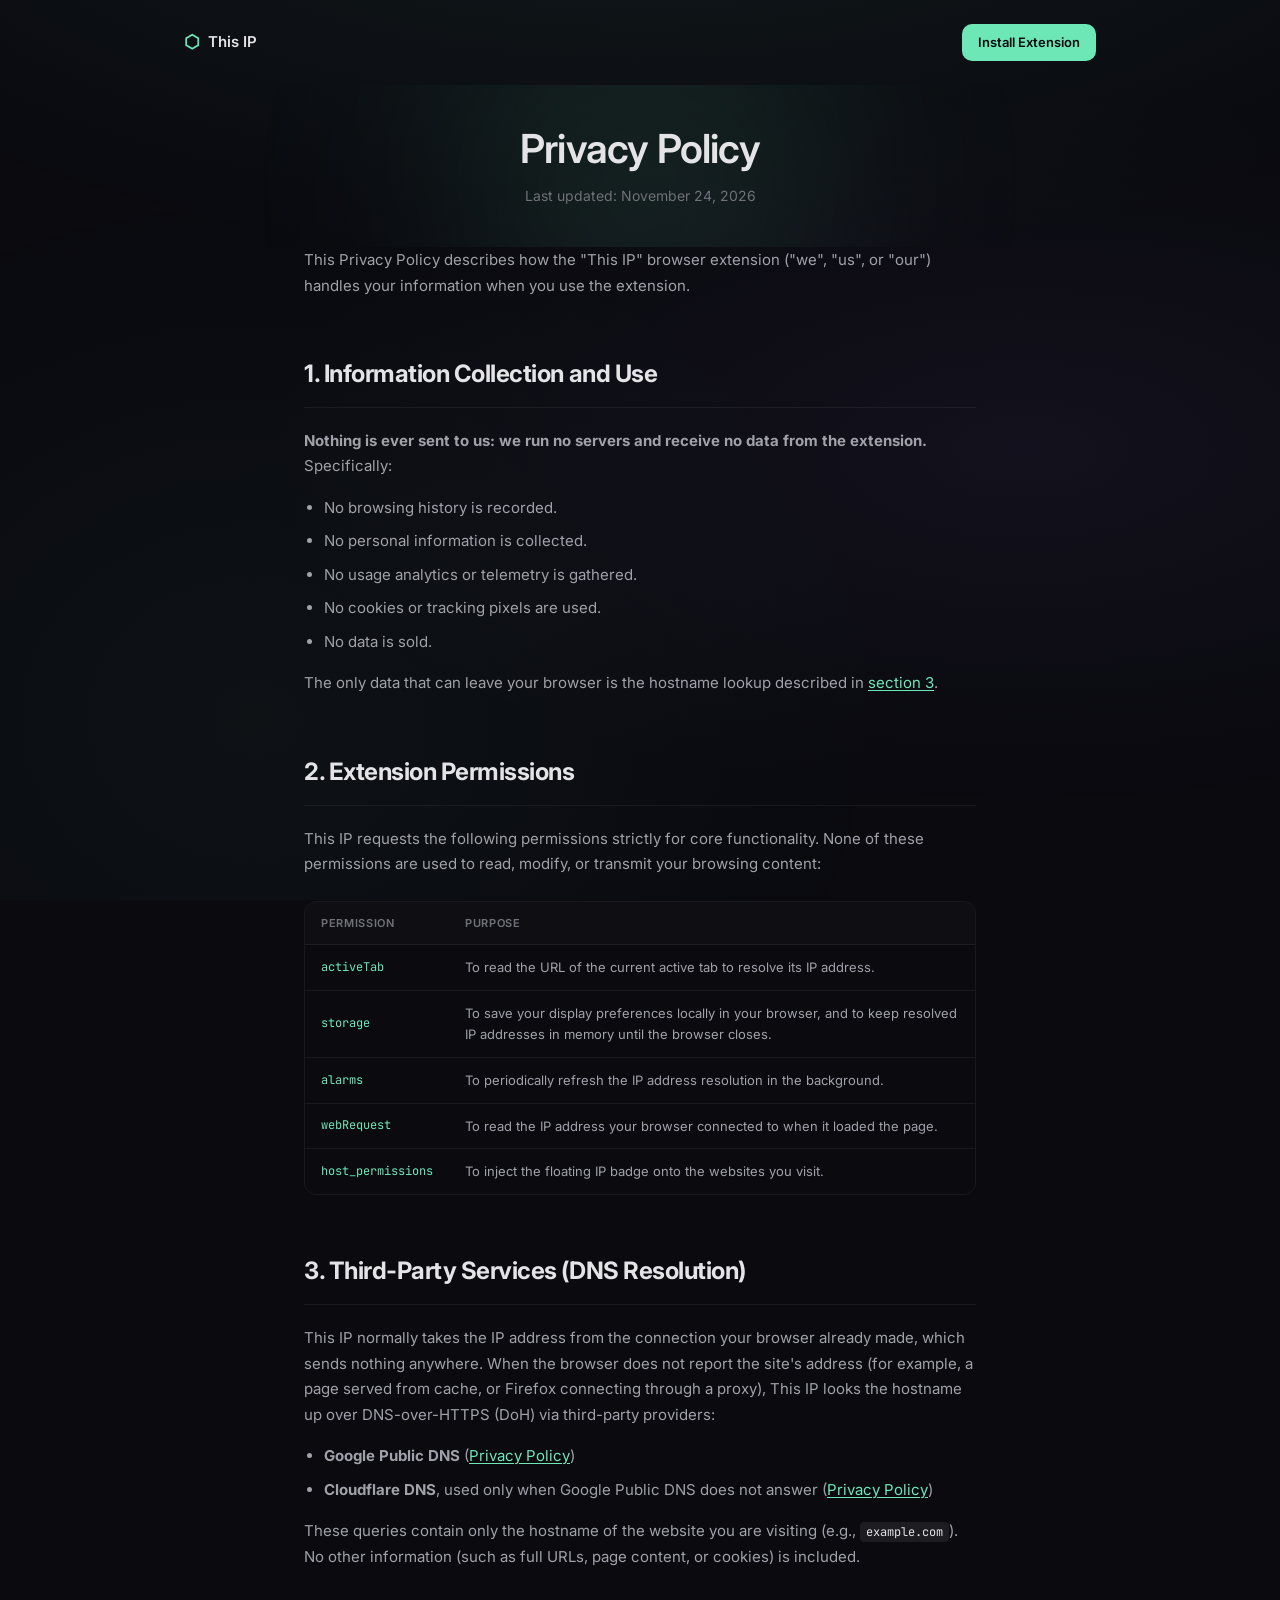
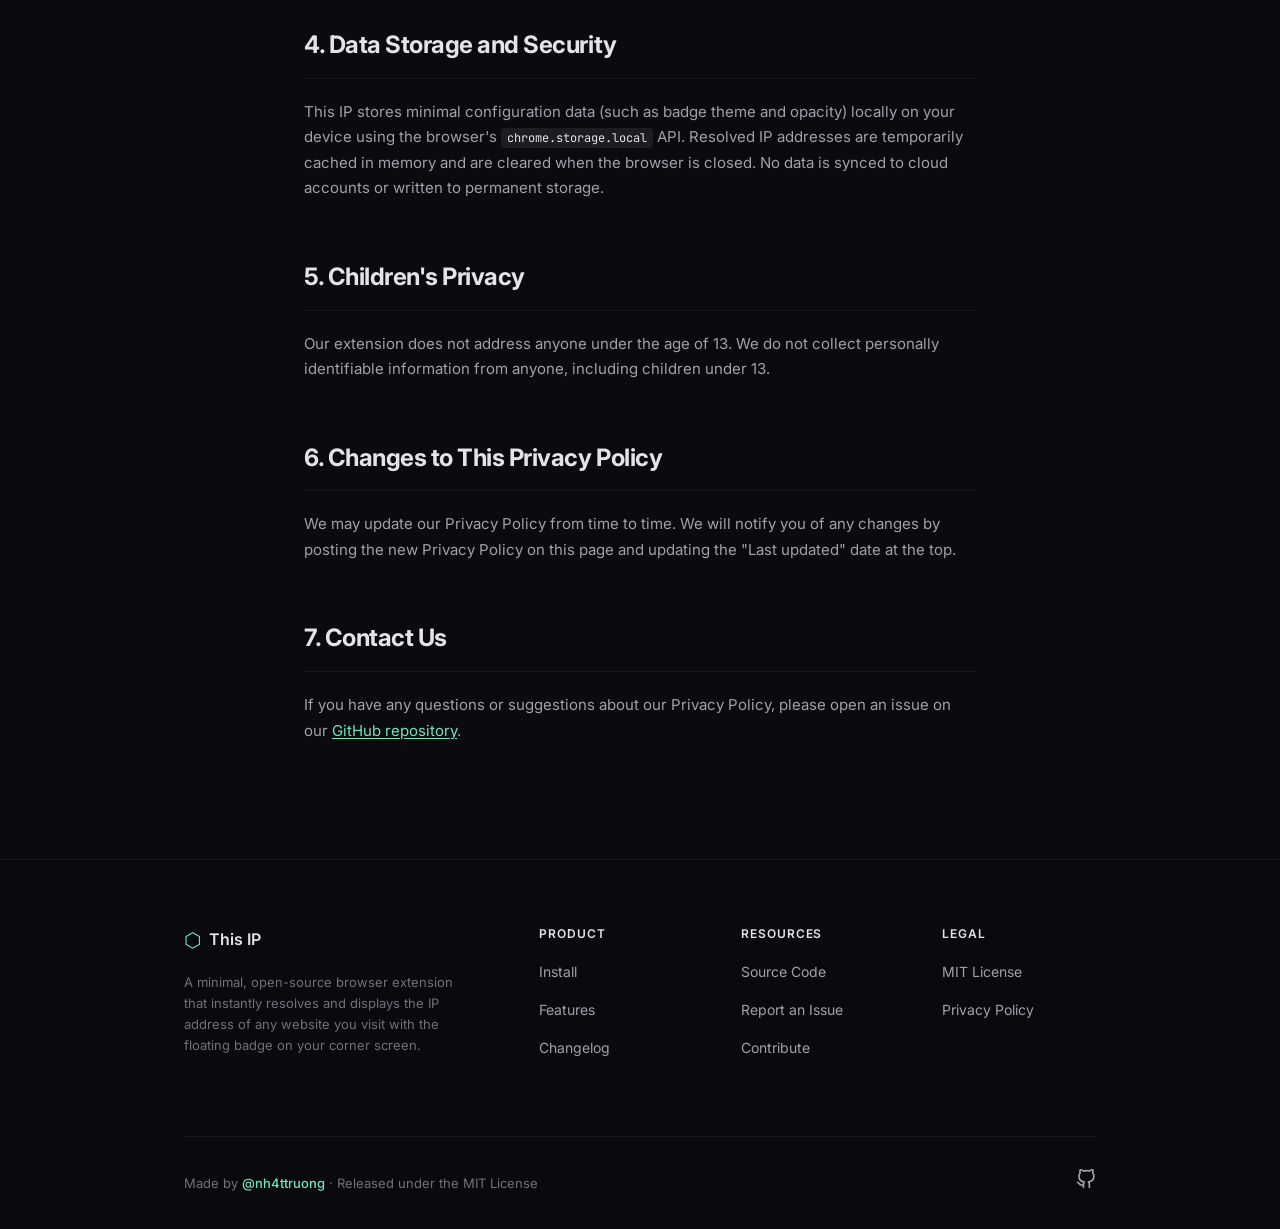
==== commit 85d1b2f5: "fix: close the races and copy gaps found in review A DNS write could replace a connection IP stored " ====
--- a/docs/privacy/index.html
+++ b/docs/privacy/index.html
@@ -68,7 +68,8 @@
             <!-- 1. Data Collection -->
             <h2 id="information-collection">1. Information Collection and Use</h2>
             <p>
-                <strong>We do not collect or store any data, and nothing is ever sent to us.</strong> Specifically:
+                <strong>Nothing is ever sent to us: we run no servers and receive no data from the extension.</strong>
+                Specifically:
             </p>
             <ul>
                 <li>No browsing history is recorded.</li>
@@ -103,7 +104,8 @@
                         </tr>
                         <tr>
                             <td>storage</td>
-                            <td>To save your display preferences locally in your browser.</td>
+                            <td>To save your display preferences locally in your browser, and to keep resolved IP
+                                addresses in memory until the browser closes.</td>
                         </tr>
                         <tr>
                             <td>alarms</td>
@@ -125,8 +127,9 @@
             <h2 id="third-party">3. Third-Party Services (DNS Resolution)</h2>
             <p>
                 This IP normally takes the IP address from the connection your browser already made, which sends
-                nothing anywhere. When the browser does not report an address (for example, a page served from cache),
-                This IP looks the hostname up over DNS-over-HTTPS (DoH) via third-party providers:
+                nothing anywhere. When the browser does not report the site's address (for example, a page served from
+                cache, or Firefox connecting through a proxy), This IP looks the hostname up over DNS-over-HTTPS (DoH)
+                via third-party providers:
             </p>
             <ul>
                 <li>
